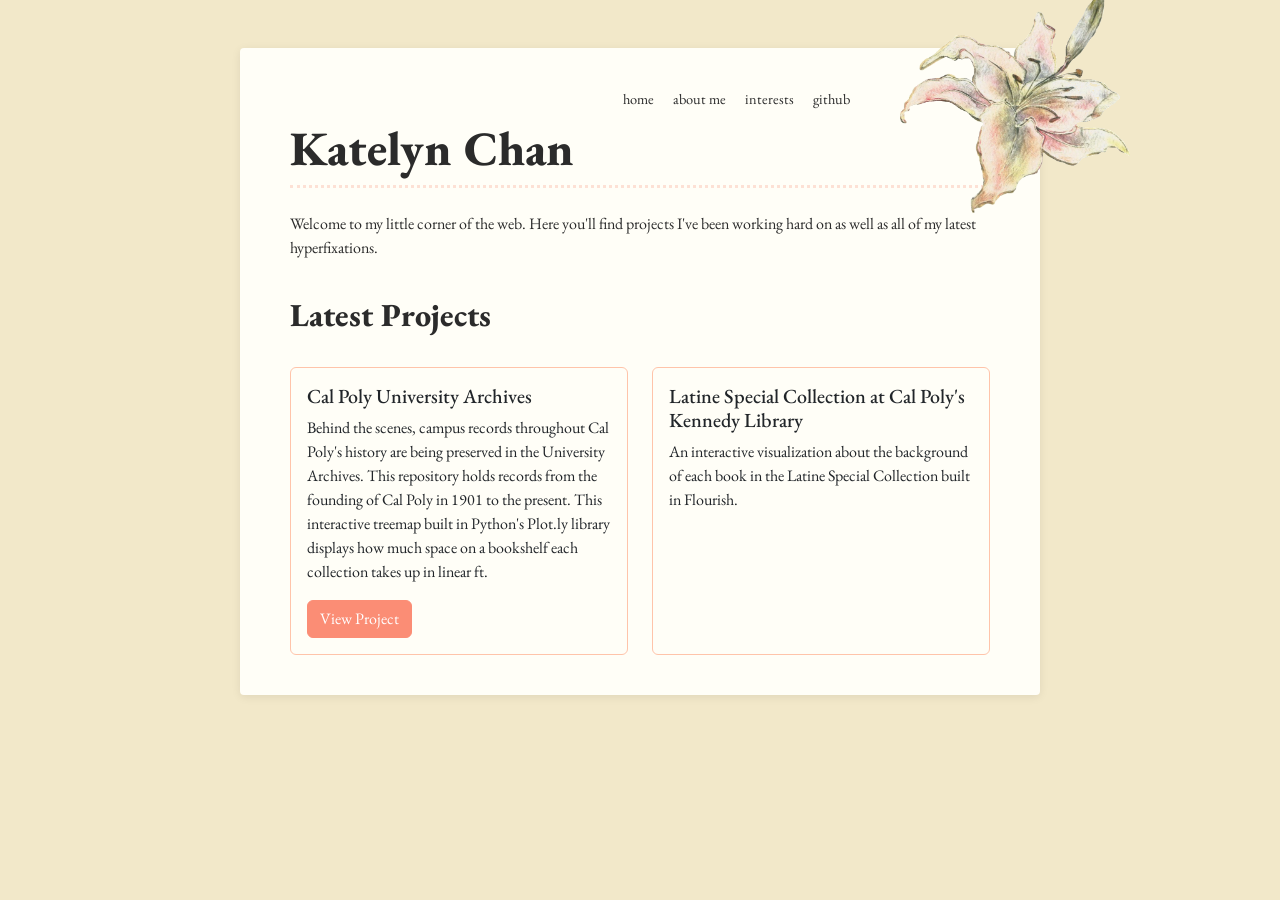
==== index.html @ 87d2dfae "Add files via upload" ====
<!doctype html>
<html lang="en">
<head>
    <meta charset="utf-8">
    <meta name="viewport" content="width=device-width, initial-scale=1">

    <title>Katelyn Chan</title>

    <!-- Bootstrap CSS -->
    <link href="https://cdn.jsdelivr.net/npm/bootstrap@5.3.7/dist/css/bootstrap.min.css" rel="stylesheet">

    <!-- Google Fonts: EB Garamond -->
    <link rel="preconnect" href="https://fonts.googleapis.com">
    <link rel="preconnect" href="https://fonts.gstatic.com" crossorigin>
    <link href="https://fonts.googleapis.com/css2?family=EB+Garamond:ital,wght@0,400..800;1,400..800&display=swap" rel="stylesheet">

    <!-- Your own CSS -->
    <link rel="stylesheet" href="css/style.css">

    <style>
        :root {
            --accent: #FB8D75;
            --accent-dark: #BE5845;
            --accent-light: #FFC4AA;
            --card-bg: #FFFEF7;
        }

        body {
            font-family: 'EB Garamond', serif;
            background-color: #F2E8C9;
            background-image: url("https://www.transparenttextures.com/patterns/beige-paper.png");
            color: #2b2b2b;
        }

        .page-card {
            position: relative;
            overflow: visible;
            max-width: 800px;
            margin: 48px auto;
            background-color: var(--card-bg);
            padding: 40px 50px;
            border-radius: 4px;
            box-shadow: 0 2px 10px rgba(0, 0, 0, 0.08);
        }

        .corner-decoration {
            position: absolute;
            top: -60px;
            right: -90px;
            width: 230px;
            height: auto;
            z-index: 2;
            pointer-events: none;
        }

        .top-nav {
            text-align: right;
            font-size: 0.9rem;
            margin-bottom: 10px;
            margin-right: 140px;
            position: relative;
            z-index: 1;
        }

        .top-nav a {
            color: #2b2b2b;
            text-decoration: none;
            margin-left: 16px;
        }

        .top-nav a:hover {
            color: var(--accent-dark);
            text-decoration: underline;
        }

        h1 {
            font-weight: 800;
            font-size: 3rem;
            margin-bottom: 6px;
        }

        .dotted-divider {
            border: none;
            border-top: 3px dotted var(--accent);
            margin: 8px 0 24px 0;
        }

        h2 {
            font-weight: 800;
            margin-top: 36px;
        }

        .card {
            background-color: var(--card-bg);
            border: 1px solid var(--accent-light);
        }

        .card img,
        .framed-img {
            border: 6px solid var(--accent);
            border-radius: 2px;
        }

        .btn-accent {
            background-color: var(--accent);
            border-color: var(--accent);
            color: #fff;
        }

        .btn-accent:hover {
            background-color: var(--accent-dark);
            border-color: var(--accent-dark);
            color: #fff;
        }
    </style>
</head>
<body>

    <div class="page-card">

        <img src="images/corner-decoration.png" alt="" class="corner-decoration">

        <div class="top-nav">
            <a href="index.html">home</a>
            <a href="about.html">about me</a>
            <a href="#interests">interests</a>
            <a href="https://github.com/" target="_blank" rel="noopener">github</a>
        </div>

        <h1>Katelyn Chan</h1>
        <hr class="dotted-divider">

        <p>Welcome to my little corner of the web. Here you'll find projects I've been working hard on as well as all of my latest hyperfixations.</p>

        <h2 id="projects">Latest Projects</h2>
        <div class="row g-4 mt-1">
            <!-- University Archives Treemap -->
            <div class="col-md-6">
                <div class="card h-100">
                    <div class="card-body">
                        <h5 class="card-title">Cal Poly University Archives</h5>
                        <p class="card-text">Behind the scenes, campus records throughout Cal Poly's history are being preserved in the University Archives. This repository holds records from the founding of Cal Poly in 1901 to the present. This interactive treemap built in Python's Plot.ly library displays how much space on a bookshelf each collection takes up in linear ft.</p>
                        <a href="treemap.html" target="_blank" class="btn btn-accent">View Project</a>
                    </div>
                </div>
            </div>
            <!-- Duplicate this col-md-6 block for each project -->

            <!-- Flourish survey embed -->
            <div class="col-md-6">
                <div class="card h-100">
                    <div class="card-body">
                        <h5 class="card-title">Latine Special Collection at Cal Poly's Kennedy Library</h5>
                        <p class="card-text">An interactive visualization about the background of each book in the Latine Special Collection built in Flourish.</p>
                        <div class="flourish-embed flourish-survey" data-src="visualisation/28033150">
                            <script src="https://public.flourish.studio/resources/embed.js"></script>
                            <noscript><img src="https://public.flourish.studio/visualisation/28033150/thumbnail" width="100%" alt="survey visualization" /></noscript>
                        </div>
                    </div>
                </div>
            </div>
        </div>

    </div>

    <!-- Bootstrap JavaScript -->
    <script src="https://cdn.jsdelivr.net/npm/bootstrap@5.3.7/dist/js/bootstrap.bundle.min.js"></script>
</body>
</html>
---- css/style.css ----
body {
    background-color: #ffddb0;
}
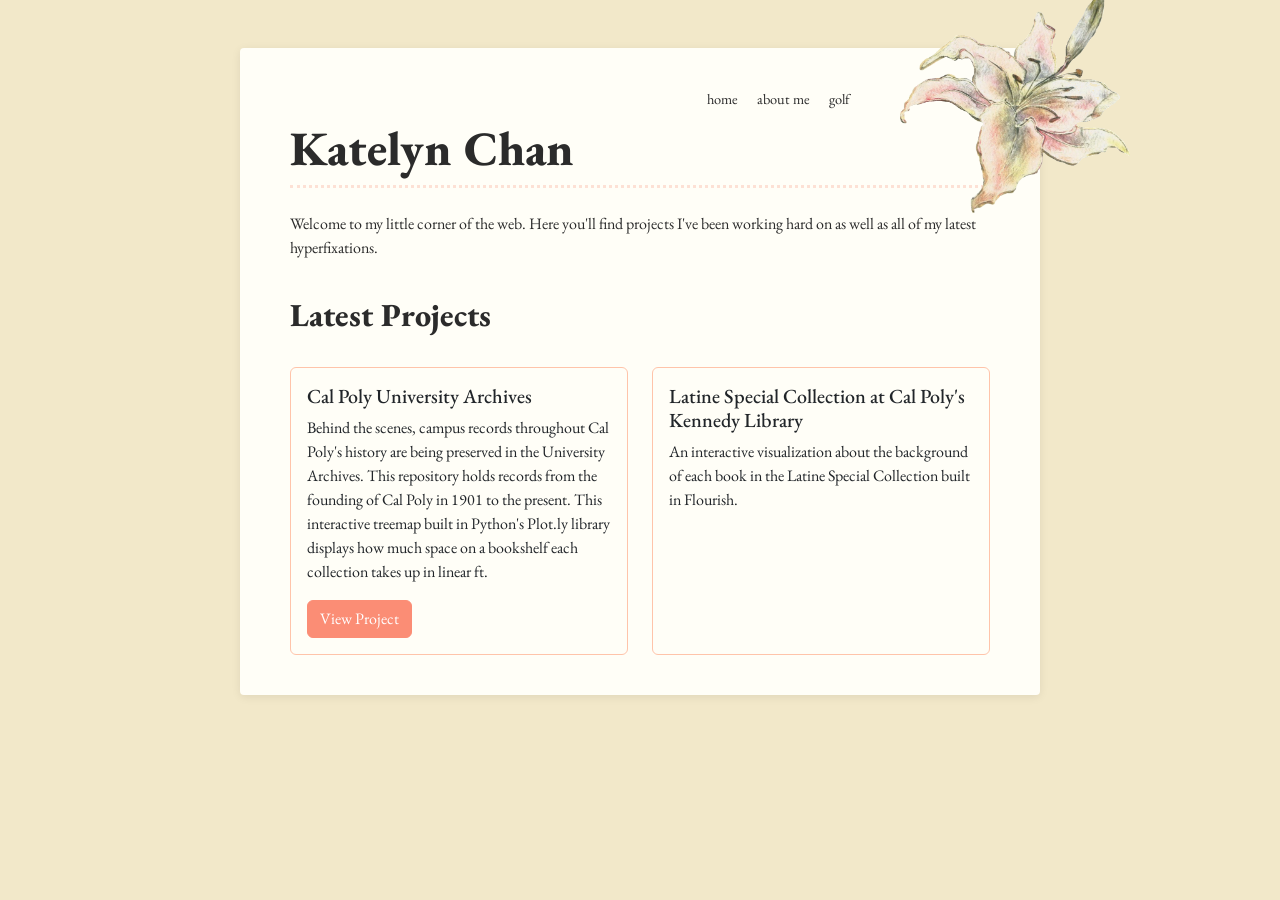
==== commit 4532d9cb: "Initial commit" ====
--- a/index.html
+++ b/index.html
@@ -123,8 +123,8 @@
         <div class="top-nav">
             <a href="index.html">home</a>
             <a href="about.html">about me</a>
-            <a href="#interests">interests</a>
-            <a href="https://github.com/" target="_blank" rel="noopener">github</a>
+            <a href="golf.html">golf</a>
+            <!-- <a href="https://github.com/katelyn102" target="_blank" rel="noopener">github</a> -->
         </div>
 
         <h1>Katelyn Chan</h1>
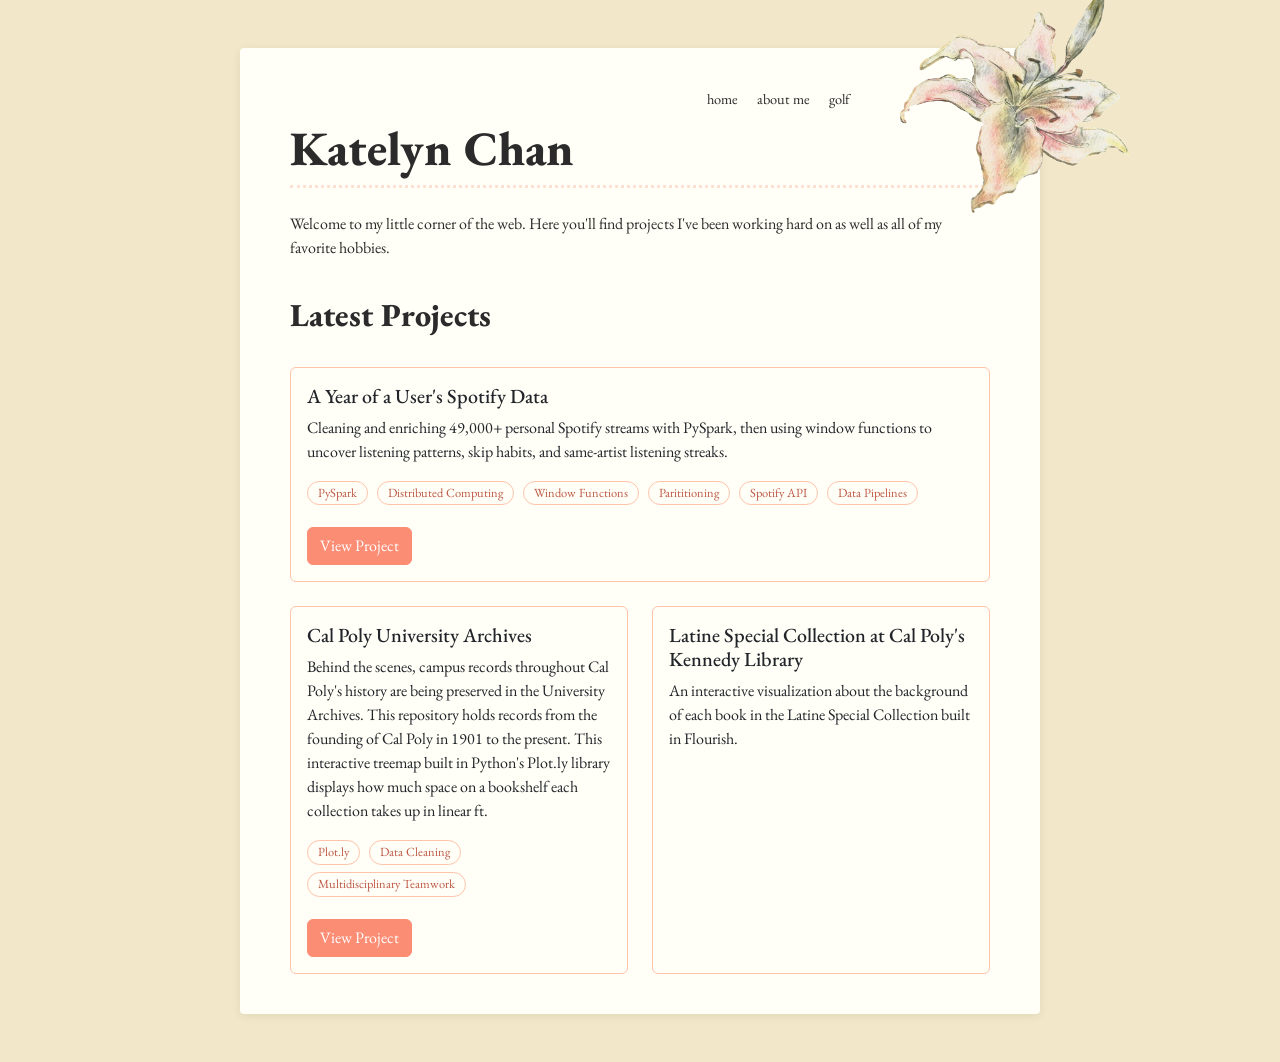
==== commit 6eb00391: "Add Spotify streaming analysis" ====
--- a/index.html
+++ b/index.html
@@ -112,6 +112,16 @@
             border-color: var(--accent-dark);
             color: #fff;
         }
+
+        .tag-pill {
+            display: inline-block;
+            font-size: 0.78rem;
+            color: var(--accent-dark);
+            border: 1px solid var(--accent-light);
+            border-radius: 20px;
+            padding: 2px 10px;
+            margin: 0 6px 6px 0;
+        }
     </style>
 </head>
 <body>
@@ -130,16 +140,41 @@
         <h1>Katelyn Chan</h1>
         <hr class="dotted-divider">
 
-        <p>Welcome to my little corner of the web. Here you'll find projects I've been working hard on as well as all of my latest hyperfixations.</p>
+        <p>Welcome to my little corner of the web. Here you'll find projects I've been working hard on as well as all of my favorite hobbies.</p>
 
         <h2 id="projects">Latest Projects</h2>
         <div class="row g-4 mt-1">
+
+            <!-- Spotify streaming analysis: spans full width (2 columns) -->
+            <div class="col-md-12">
+                <div class="card h-100">
+                    <div class="card-body">
+                        <h5 class="card-title">A Year of a User's Spotify Data</h5>
+                        <p class="card-text">Cleaning and enriching 49,000+ personal Spotify streams with PySpark, then using window functions to uncover listening patterns, skip habits, and same-artist listening streaks.</p>
+                        <div class="mb-3">
+                            <span class="tag-pill">PySpark</span>
+                            <span class="tag-pill">Distributed Computing</span>
+                            <span class="tag-pill">Window Functions</span>
+                            <span class="tag-pill">Parititioning</span>
+                            <span class="tag-pill">Spotify API</span>
+                            <span class="tag-pill">Data Pipelines</span>
+                        </div>
+                        <a href="spotify-analysis.html" class="btn btn-accent">View Project</a>
+                    </div>
+                </div>
+            </div>
+
             <!-- University Archives Treemap -->
             <div class="col-md-6">
                 <div class="card h-100">
                     <div class="card-body">
                         <h5 class="card-title">Cal Poly University Archives</h5>
                         <p class="card-text">Behind the scenes, campus records throughout Cal Poly's history are being preserved in the University Archives. This repository holds records from the founding of Cal Poly in 1901 to the present. This interactive treemap built in Python's Plot.ly library displays how much space on a bookshelf each collection takes up in linear ft.</p>
+                        <div class="mb-3">
+                            <span class="tag-pill">Plot.ly</span>
+                            <span class="tag-pill">Data Cleaning</span>
+                            <span class="tag-pill">Multidisciplinary Teamwork</span>
+                        </div>
                         <a href="treemap.html" target="_blank" class="btn btn-accent">View Project</a>
                     </div>
                 </div>
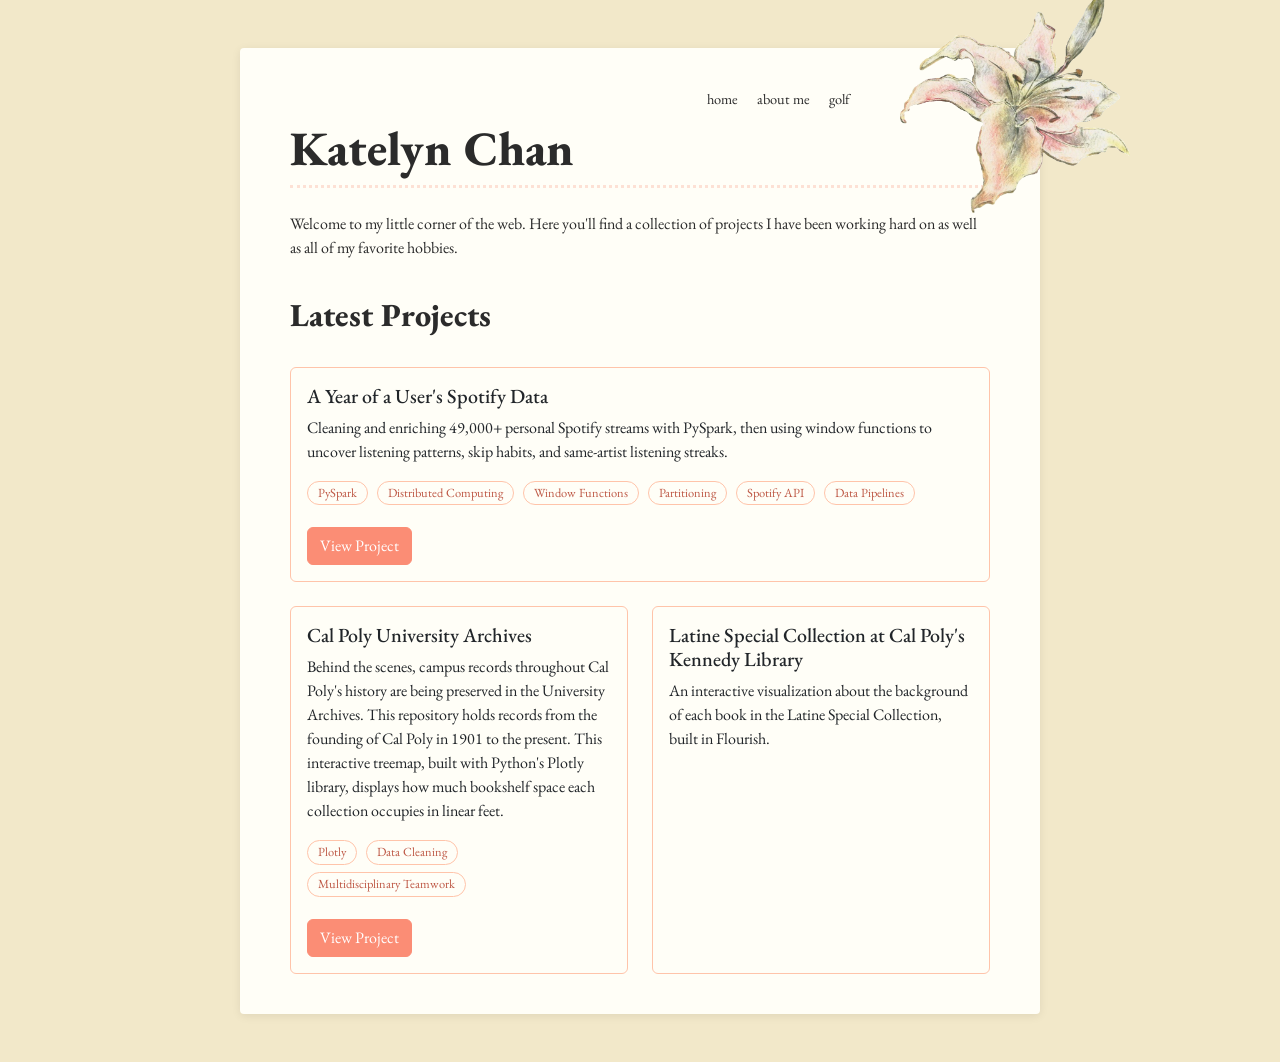
==== commit af727d7c: "mobile edits and golf captions" ====
--- a/index.html
+++ b/index.html
@@ -9,12 +9,11 @@
     <!-- Bootstrap CSS -->
     <link href="https://cdn.jsdelivr.net/npm/bootstrap@5.3.7/dist/css/bootstrap.min.css" rel="stylesheet">
 
-    <!-- Google Fonts: EB Garamond -->
+    <!-- Google Font -->
     <link rel="preconnect" href="https://fonts.googleapis.com">
     <link rel="preconnect" href="https://fonts.gstatic.com" crossorigin>
     <link href="https://fonts.googleapis.com/css2?family=EB+Garamond:ital,wght@0,400..800;1,400..800&display=swap" rel="stylesheet">
 
-    <!-- Your own CSS -->
     <link rel="stylesheet" href="css/style.css">
 
     <style>
@@ -25,8 +24,13 @@
             --card-bg: #FFFEF7;
         }
 
+        html,
         body {
-            font-family: 'EB Garamond', serif;
+            overflow-x: hidden;
+        }
+
+        body {
+            font-family: "EB Garamond", serif;
             background-color: #F2E8C9;
             background-image: url("https://www.transparenttextures.com/patterns/beige-paper.png");
             color: #2b2b2b;
@@ -37,8 +41,8 @@
             overflow: visible;
             max-width: 800px;
             margin: 48px auto;
+            padding: 40px 50px;
             background-color: var(--card-bg);
-            padding: 40px 50px;
             border-radius: 4px;
             box-shadow: 0 2px 10px rgba(0, 0, 0, 0.08);
         }
@@ -47,25 +51,25 @@
             position: absolute;
             top: -60px;
             right: -90px;
+            z-index: 2;
             width: 230px;
             height: auto;
-            z-index: 2;
             pointer-events: none;
         }
 
         .top-nav {
+            position: relative;
+            z-index: 1;
+            margin-right: 140px;
+            margin-bottom: 10px;
             text-align: right;
             font-size: 0.9rem;
-            margin-bottom: 10px;
-            margin-right: 140px;
-            position: relative;
-            z-index: 1;
         }
 
         .top-nav a {
+            margin-left: 16px;
             color: #2b2b2b;
             text-decoration: none;
-            margin-left: 16px;
         }
 
         .top-nav a:hover {
@@ -74,20 +78,20 @@
         }
 
         h1 {
+            margin-bottom: 6px;
+            font-size: 3rem;
             font-weight: 800;
-            font-size: 3rem;
-            margin-bottom: 6px;
+        }
+
+        h2 {
+            margin-top: 36px;
+            font-weight: 800;
         }
 
         .dotted-divider {
+            margin: 8px 0 24px;
             border: none;
             border-top: 3px dotted var(--accent);
-            margin: 8px 0 24px 0;
-        }
-
-        h2 {
-            font-weight: 800;
-            margin-top: 36px;
         }
 
         .card {
@@ -102,103 +106,191 @@
         }
 
         .btn-accent {
+            color: #fff;
             background-color: var(--accent);
             border-color: var(--accent);
+        }
+
+        .btn-accent:hover {
             color: #fff;
-        }
-
-        .btn-accent:hover {
             background-color: var(--accent-dark);
             border-color: var(--accent-dark);
-            color: #fff;
         }
 
         .tag-pill {
             display: inline-block;
+            margin: 0 6px 6px 0;
+            padding: 2px 10px;
+            color: var(--accent-dark);
             font-size: 0.78rem;
-            color: var(--accent-dark);
             border: 1px solid var(--accent-light);
             border-radius: 20px;
-            padding: 2px 10px;
-            margin: 0 6px 6px 0;
+        }
+
+        /* Mobile styles */
+        @media (max-width: 767.98px) {
+            .page-card {
+                margin: 20px 12px;
+                padding: 28px 22px;
+            }
+
+            .corner-decoration {
+                top: -28px;
+                right: -38px;
+                width: 120px;
+                opacity: 0.8;
+            }
+
+            .top-nav {
+                display: flex;
+                flex-wrap: wrap;
+                gap: 8px 16px;
+                margin-right: 0;
+                margin-bottom: 22px;
+                text-align: left;
+            }
+
+            .top-nav a {
+                margin-left: 0;
+                padding: 4px 0;
+                font-size: 1rem;
+            }
+
+            h1 {
+                font-size: 2.35rem;
+                line-height: 1;
+            }
+
+            h2 {
+                margin-top: 28px;
+                font-size: 1.7rem;
+            }
+
+            .card-body {
+                padding: 1.25rem;
+            }
+
+            .tag-pill {
+                padding: 3px 9px;
+                font-size: 0.8rem;
+            }
+
+            .btn-accent {
+                width: 100%;
+                padding: 0.6rem 1rem;
+            }
         }
     </style>
 </head>
+
 <body>
-
-    <div class="page-card">
-
-        <img src="images/corner-decoration.png" alt="" class="corner-decoration">
-
-        <div class="top-nav">
+    <main class="page-card">
+        <img
+            src="images/corner-decoration.png"
+            alt=""
+            class="corner-decoration"
+        >
+
+        <nav class="top-nav" aria-label="Main navigation">
             <a href="index.html">home</a>
             <a href="about.html">about me</a>
             <a href="golf.html">golf</a>
-            <!-- <a href="https://github.com/katelyn102" target="_blank" rel="noopener">github</a> -->
-        </div>
+        </nav>
 
         <h1>Katelyn Chan</h1>
         <hr class="dotted-divider">
 
-        <p>Welcome to my little corner of the web. Here you'll find projects I've been working hard on as well as all of my favorite hobbies.</p>
+        <p>
+            Welcome to my little corner of the web. Here you'll find a collection
+            of projects I have been working hard on as well as all of my favorite hobbies.
+        </p>
 
         <h2 id="projects">Latest Projects</h2>
+
         <div class="row g-4 mt-1">
-
-            <!-- Spotify streaming analysis: spans full width (2 columns) -->
-            <div class="col-md-12">
-                <div class="card h-100">
+            <div class="col-12">
+                <article class="card h-100">
                     <div class="card-body">
                         <h5 class="card-title">A Year of a User's Spotify Data</h5>
-                        <p class="card-text">Cleaning and enriching 49,000+ personal Spotify streams with PySpark, then using window functions to uncover listening patterns, skip habits, and same-artist listening streaks.</p>
+
+                        <p class="card-text">
+                            Cleaning and enriching 49,000+ personal Spotify streams with
+                            PySpark, then using window functions to uncover listening
+                            patterns, skip habits, and same-artist listening streaks.
+                        </p>
+
                         <div class="mb-3">
                             <span class="tag-pill">PySpark</span>
                             <span class="tag-pill">Distributed Computing</span>
                             <span class="tag-pill">Window Functions</span>
-                            <span class="tag-pill">Parititioning</span>
+                            <span class="tag-pill">Partitioning</span>
                             <span class="tag-pill">Spotify API</span>
                             <span class="tag-pill">Data Pipelines</span>
                         </div>
-                        <a href="spotify-analysis.html" class="btn btn-accent">View Project</a>
+
+                        <a href="spotify-analysis.html" class="btn btn-accent">
+                            View Project
+                        </a>
                     </div>
-                </div>
+                </article>
             </div>
 
-            <!-- University Archives Treemap -->
-            <div class="col-md-6">
-                <div class="card h-100">
+            <div class="col-12 col-md-6">
+                <article class="card h-100">
                     <div class="card-body">
                         <h5 class="card-title">Cal Poly University Archives</h5>
-                        <p class="card-text">Behind the scenes, campus records throughout Cal Poly's history are being preserved in the University Archives. This repository holds records from the founding of Cal Poly in 1901 to the present. This interactive treemap built in Python's Plot.ly library displays how much space on a bookshelf each collection takes up in linear ft.</p>
+
+                        <p class="card-text">
+                            Behind the scenes, campus records throughout Cal Poly's history
+                            are being preserved in the University Archives. This repository
+                            holds records from the founding of Cal Poly in 1901 to the present.
+                            This interactive treemap, built with Python's Plotly library,
+                            displays how much bookshelf space each collection occupies in
+                            linear feet.
+                        </p>
+
                         <div class="mb-3">
-                            <span class="tag-pill">Plot.ly</span>
+                            <span class="tag-pill">Plotly</span>
                             <span class="tag-pill">Data Cleaning</span>
                             <span class="tag-pill">Multidisciplinary Teamwork</span>
                         </div>
-                        <a href="treemap.html" target="_blank" class="btn btn-accent">View Project</a>
+
+                        <a href="treemap.html" class="btn btn-accent">
+                            View Project
+                        </a>
                     </div>
-                </div>
+                </article>
             </div>
-            <!-- Duplicate this col-md-6 block for each project -->
-
-            <!-- Flourish survey embed -->
-            <div class="col-md-6">
-                <div class="card h-100">
+
+            <div class="col-12 col-md-6">
+                <article class="card h-100">
                     <div class="card-body">
-                        <h5 class="card-title">Latine Special Collection at Cal Poly's Kennedy Library</h5>
-                        <p class="card-text">An interactive visualization about the background of each book in the Latine Special Collection built in Flourish.</p>
-                        <div class="flourish-embed flourish-survey" data-src="visualisation/28033150">
-                            <script src="https://public.flourish.studio/resources/embed.js"></script>
-                            <noscript><img src="https://public.flourish.studio/visualisation/28033150/thumbnail" width="100%" alt="survey visualization" /></noscript>
+                        <h5 class="card-title">
+                            Latine Special Collection at Cal Poly's Kennedy Library
+                        </h5>
+
+                        <p class="card-text">
+                            An interactive visualization about the background of each book
+                            in the Latine Special Collection, built in Flourish.
+                        </p>
+
+                        <div class="flourish-embed flourish-survey"
+                             data-src="visualisation/28033150">
+                            <noscript>
+                                <img
+                                    src="https://public.flourish.studio/visualisation/28033150/thumbnail"
+                                    width="100%"
+                                    alt="Interactive survey visualization"
+                                >
+                            </noscript>
                         </div>
                     </div>
-                </div>
+                </article>
             </div>
         </div>
-
-    </div>
-
-    <!-- Bootstrap JavaScript -->
+    </main>
+
+    <script src="https://public.flourish.studio/resources/embed.js"></script>
     <script src="https://cdn.jsdelivr.net/npm/bootstrap@5.3.7/dist/js/bootstrap.bundle.min.js"></script>
 </body>
 </html>
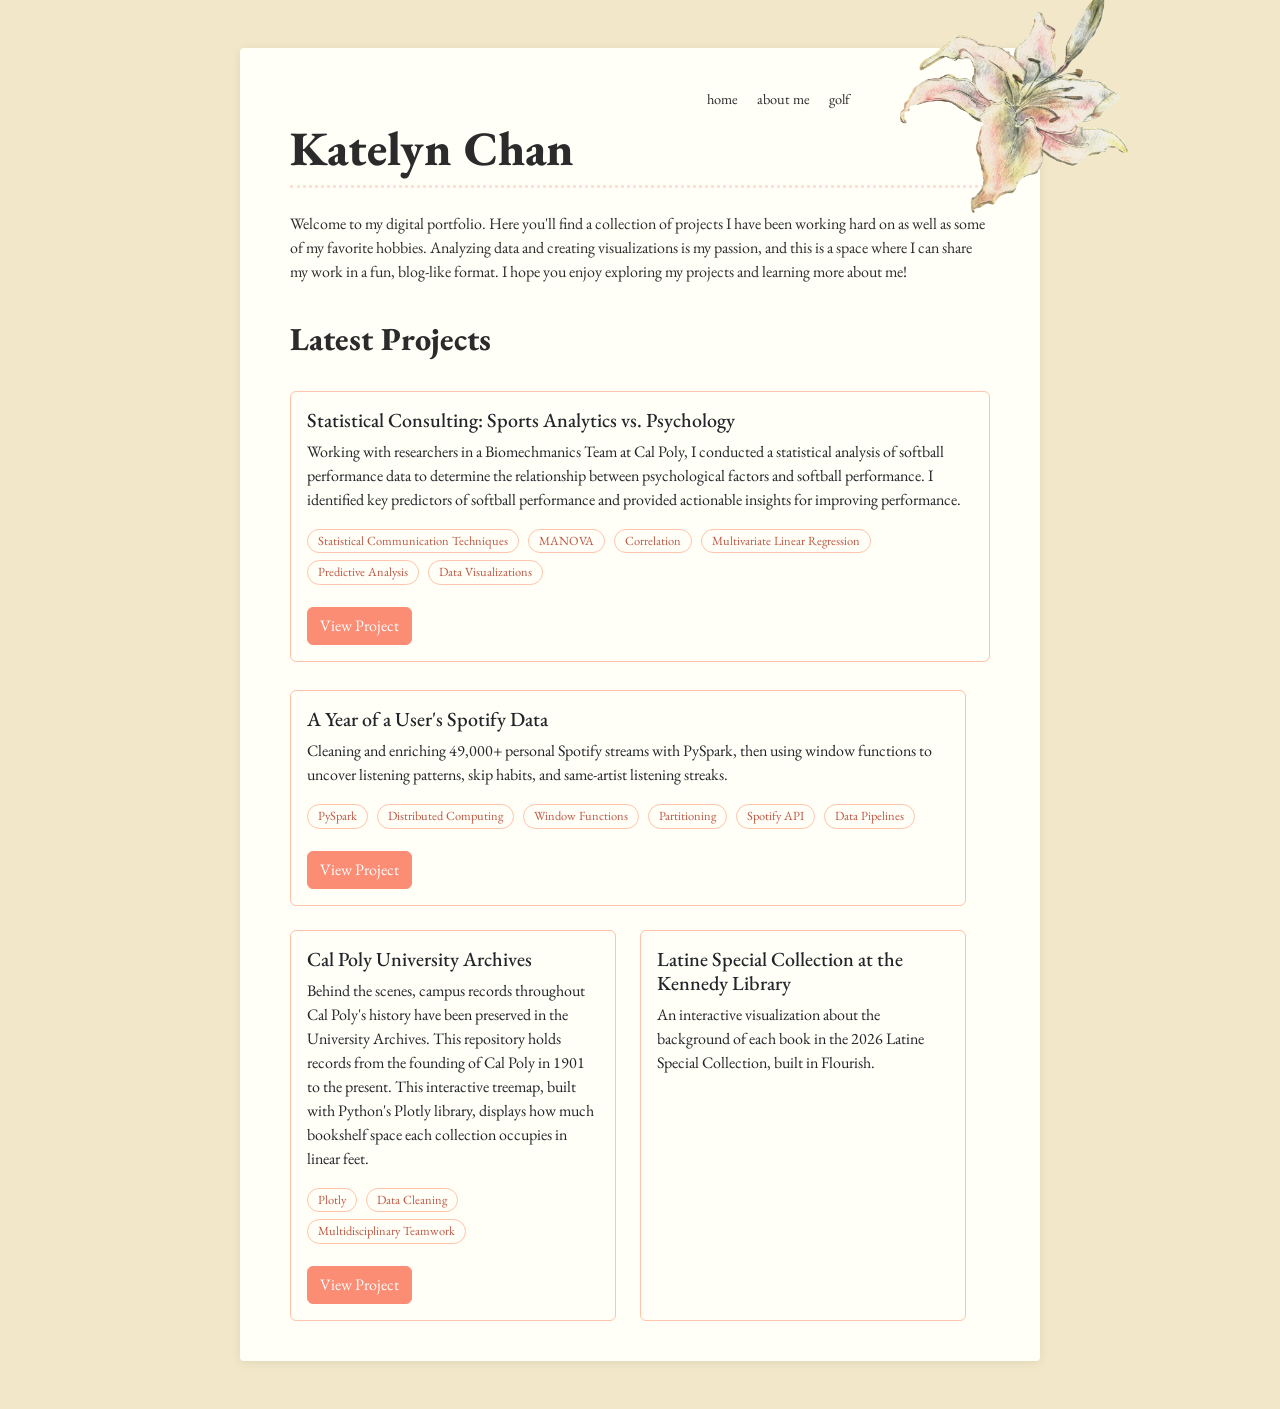
==== commit 53a68c9e: "added consulting" ====
--- a/index.html
+++ b/index.html
@@ -201,11 +201,42 @@
         <hr class="dotted-divider">
 
         <p>
-            Welcome to my little corner of the web. Here you'll find a collection
-            of projects I have been working hard on as well as all of my favorite hobbies.
+            Welcome to my digital portfolio. Here you'll find a collection
+            of projects I have been working hard on as well as some of my favorite hobbies.
+            Analyzing data and creating visualizations is my passion, and this is a space where 
+            I can share my work in a fun, blog-like format. I hope you enjoy exploring my projects and learning more about me!
         </p>
 
         <h2 id="projects">Latest Projects</h2>
+
+         <div class="row g-4 mt-1">
+            <div class="col-12">
+                <article class="card h-100">
+                    <div class="card-body">
+                        <h5 class="card-title">Statistical Consulting: Sports Analytics vs. Psychology</h5>
+
+                        <p class="card-text">
+                            Working with researchers in a Biomechmanics Team at Cal Poly, I conducted a statistical analysis 
+                            of softball performance data to determine the relationship between psychological factors 
+                            and softball performance. I identified key predictors of softball performance and provided actionable insights for improving performance.
+                        </p>
+
+                        <div class="mb-3">
+                            <span class="tag-pill">Statistical Communication Techniques</span>
+                            <span class="tag-pill">MANOVA</span>
+                            <span class="tag-pill">Correlation</span>
+                            <span class="tag-pill">Multivariate Linear Regression</span>
+                            <span class="tag-pill">Predictive Analysis</span>
+                            <span class="tag-pill">Data Visualizations</span>
+                        </div>
+
+                        <a href="consulting-sports.html" class="btn btn-accent">
+                            View Project
+                        </a>
+                    </div>
+                </article>
+            </div>
+
 
         <div class="row g-4 mt-1">
             <div class="col-12">
@@ -242,7 +273,7 @@
 
                         <p class="card-text">
                             Behind the scenes, campus records throughout Cal Poly's history
-                            are being preserved in the University Archives. This repository
+                            have been preserved in the University Archives. This repository
                             holds records from the founding of Cal Poly in 1901 to the present.
                             This interactive treemap, built with Python's Plotly library,
                             displays how much bookshelf space each collection occupies in
@@ -266,13 +297,12 @@
                 <article class="card h-100">
                     <div class="card-body">
                         <h5 class="card-title">
-                            Latine Special Collection at Cal Poly's Kennedy Library
+                            Latine Special Collection at the Kennedy Library
                         </h5>
 
                         <p class="card-text">
                             An interactive visualization about the background of each book
-                            in the Latine Special Collection, built in Flourish.
-                        </p>
+                            in the 2026 Latine Special Collection, built in Flourish.
 
                         <div class="flourish-embed flourish-survey"
                              data-src="visualisation/28033150">
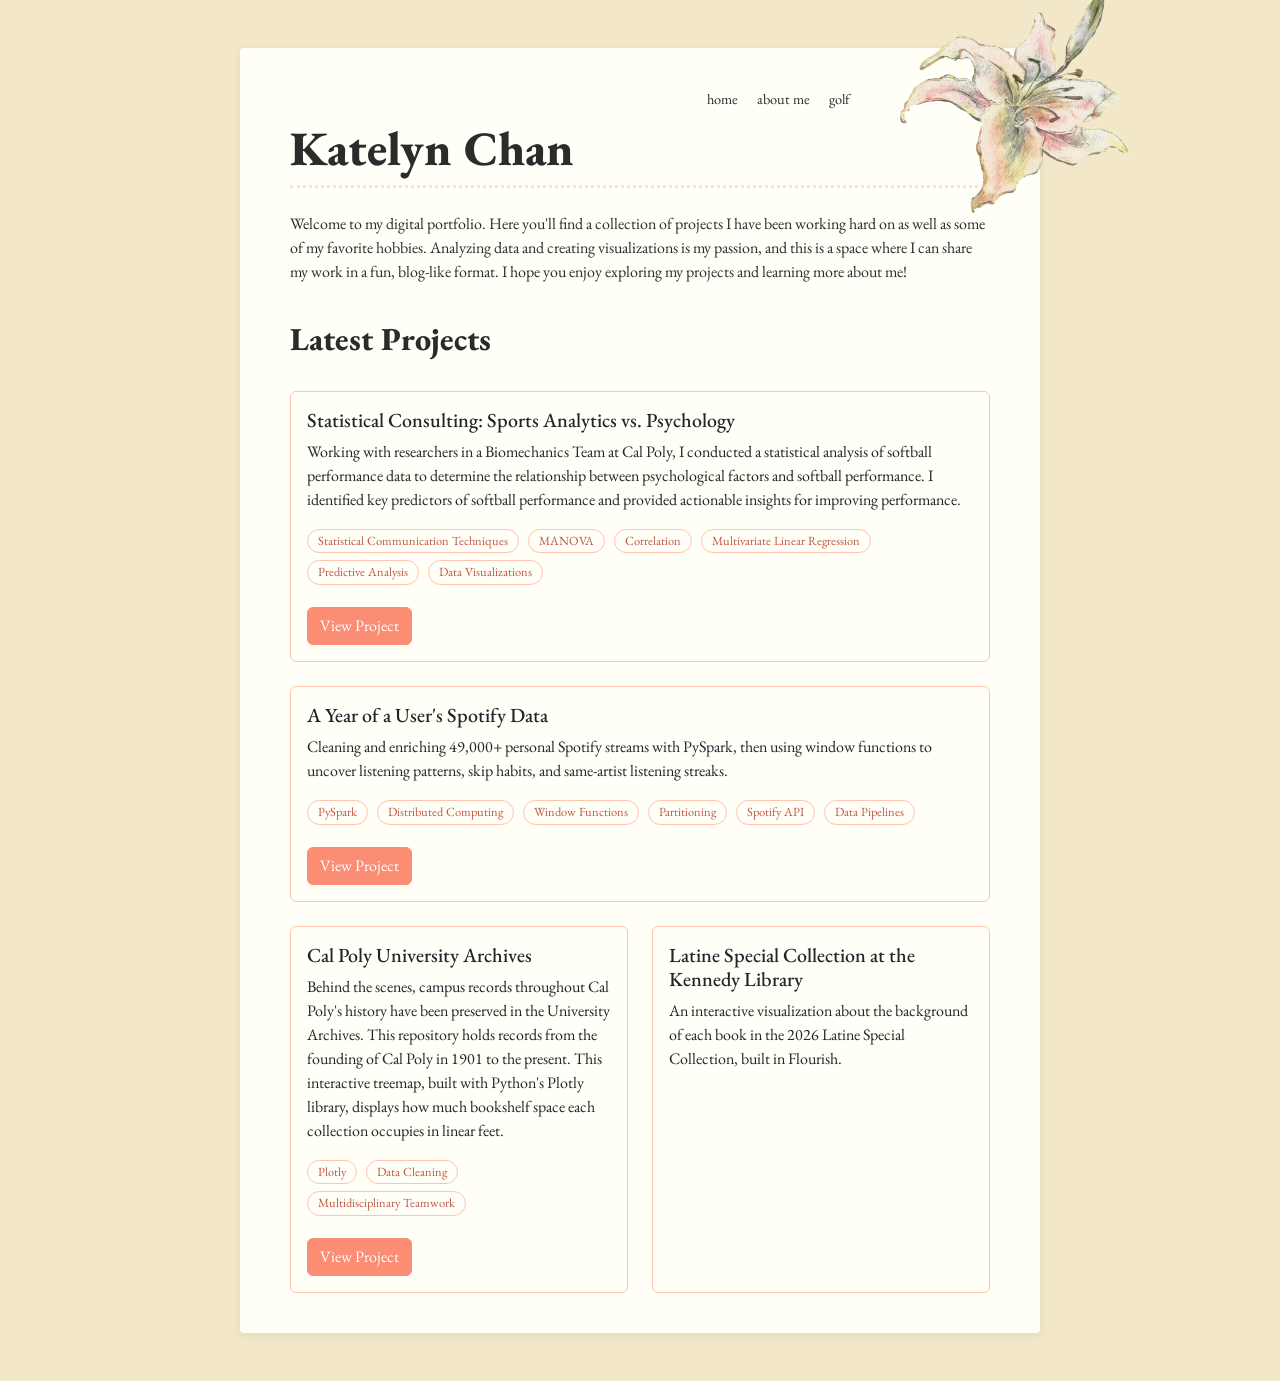
==== commit a7fb062e: "index pg fixed" ====
--- a/index.html
+++ b/index.html
@@ -206,119 +206,114 @@
             Analyzing data and creating visualizations is my passion, and this is a space where 
             I can share my work in a fun, blog-like format. I hope you enjoy exploring my projects and learning more about me!
         </p>
-
-        <h2 id="projects">Latest Projects</h2>
-
-         <div class="row g-4 mt-1">
-            <div class="col-12">
-                <article class="card h-100">
-                    <div class="card-body">
-                        <h5 class="card-title">Statistical Consulting: Sports Analytics vs. Psychology</h5>
-
-                        <p class="card-text">
-                            Working with researchers in a Biomechmanics Team at Cal Poly, I conducted a statistical analysis 
-                            of softball performance data to determine the relationship between psychological factors 
-                            and softball performance. I identified key predictors of softball performance and provided actionable insights for improving performance.
-                        </p>
-
-                        <div class="mb-3">
-                            <span class="tag-pill">Statistical Communication Techniques</span>
-                            <span class="tag-pill">MANOVA</span>
-                            <span class="tag-pill">Correlation</span>
-                            <span class="tag-pill">Multivariate Linear Regression</span>
-                            <span class="tag-pill">Predictive Analysis</span>
-                            <span class="tag-pill">Data Visualizations</span>
-                        </div>
-
-                        <a href="consulting-sports.html" class="btn btn-accent">
-                            View Project
-                        </a>
-                    </div>
-                </article>
+<h2 id="projects">Latest Projects</h2>
+
+<div class="row g-4 mt-1">
+
+    <!-- Statistical Consulting -->
+    <div class="col-12">
+        <article class="card h-100">
+            <div class="card-body">
+                <h5 class="card-title">Statistical Consulting: Sports Analytics vs. Psychology</h5>
+
+                <p class="card-text">
+                    Working with researchers in a Biomechanics Team at Cal Poly, I conducted a statistical analysis
+                    of softball performance data to determine the relationship between psychological factors
+                    and softball performance. I identified key predictors of softball performance and provided actionable insights for improving performance.
+                </p>
+
+                <div class="mb-3">
+                    <span class="tag-pill">Statistical Communication Techniques</span>
+                    <span class="tag-pill">MANOVA</span>
+                    <span class="tag-pill">Correlation</span>
+                    <span class="tag-pill">Multivariate Linear Regression</span>
+                    <span class="tag-pill">Predictive Analysis</span>
+                    <span class="tag-pill">Data Visualizations</span>
+                </div>
+
+                <a href="consulting-sports.html" class="btn btn-accent">View Project</a>
             </div>
-
-
-        <div class="row g-4 mt-1">
-            <div class="col-12">
-                <article class="card h-100">
-                    <div class="card-body">
-                        <h5 class="card-title">A Year of a User's Spotify Data</h5>
-
-                        <p class="card-text">
-                            Cleaning and enriching 49,000+ personal Spotify streams with
-                            PySpark, then using window functions to uncover listening
-                            patterns, skip habits, and same-artist listening streaks.
-                        </p>
-
-                        <div class="mb-3">
-                            <span class="tag-pill">PySpark</span>
-                            <span class="tag-pill">Distributed Computing</span>
-                            <span class="tag-pill">Window Functions</span>
-                            <span class="tag-pill">Partitioning</span>
-                            <span class="tag-pill">Spotify API</span>
-                            <span class="tag-pill">Data Pipelines</span>
-                        </div>
-
-                        <a href="spotify-analysis.html" class="btn btn-accent">
-                            View Project
-                        </a>
-                    </div>
-                </article>
+        </article>
+    </div>
+
+    <!-- Spotify -->
+    <div class="col-12">
+        <article class="card h-100">
+            <div class="card-body">
+                <h5 class="card-title">A Year of a User's Spotify Data</h5>
+
+                <p class="card-text">
+                    Cleaning and enriching 49,000+ personal Spotify streams with
+                    PySpark, then using window functions to uncover listening
+                    patterns, skip habits, and same-artist listening streaks.
+                </p>
+
+                <div class="mb-3">
+                    <span class="tag-pill">PySpark</span>
+                    <span class="tag-pill">Distributed Computing</span>
+                    <span class="tag-pill">Window Functions</span>
+                    <span class="tag-pill">Partitioning</span>
+                    <span class="tag-pill">Spotify API</span>
+                    <span class="tag-pill">Data Pipelines</span>
+                </div>
+
+                <a href="spotify-analysis.html" class="btn btn-accent">View Project</a>
             </div>
-
-            <div class="col-12 col-md-6">
-                <article class="card h-100">
-                    <div class="card-body">
-                        <h5 class="card-title">Cal Poly University Archives</h5>
-
-                        <p class="card-text">
-                            Behind the scenes, campus records throughout Cal Poly's history
-                            have been preserved in the University Archives. This repository
-                            holds records from the founding of Cal Poly in 1901 to the present.
-                            This interactive treemap, built with Python's Plotly library,
-                            displays how much bookshelf space each collection occupies in
-                            linear feet.
-                        </p>
-
-                        <div class="mb-3">
-                            <span class="tag-pill">Plotly</span>
-                            <span class="tag-pill">Data Cleaning</span>
-                            <span class="tag-pill">Multidisciplinary Teamwork</span>
-                        </div>
-
-                        <a href="treemap.html" class="btn btn-accent">
-                            View Project
-                        </a>
-                    </div>
-                </article>
+        </article>
+    </div>
+
+    <!-- Cal Poly University Archives -->
+    <div class="col-12 col-md-6">
+        <article class="card h-100">
+            <div class="card-body">
+                <h5 class="card-title">Cal Poly University Archives</h5>
+
+                <p class="card-text">
+                    Behind the scenes, campus records throughout Cal Poly's history
+                    have been preserved in the University Archives. This repository
+                    holds records from the founding of Cal Poly in 1901 to the present.
+                    This interactive treemap, built with Python's Plotly library,
+                    displays how much bookshelf space each collection occupies in
+                    linear feet.
+                </p>
+
+                <div class="mb-3">
+                    <span class="tag-pill">Plotly</span>
+                    <span class="tag-pill">Data Cleaning</span>
+                    <span class="tag-pill">Multidisciplinary Teamwork</span>
+                </div>
+
+                <a href="treemap.html" class="btn btn-accent">View Project</a>
             </div>
-
-            <div class="col-12 col-md-6">
-                <article class="card h-100">
-                    <div class="card-body">
-                        <h5 class="card-title">
-                            Latine Special Collection at the Kennedy Library
-                        </h5>
-
-                        <p class="card-text">
-                            An interactive visualization about the background of each book
-                            in the 2026 Latine Special Collection, built in Flourish.
-
-                        <div class="flourish-embed flourish-survey"
-                             data-src="visualisation/28033150">
-                            <noscript>
-                                <img
-                                    src="https://public.flourish.studio/visualisation/28033150/thumbnail"
-                                    width="100%"
-                                    alt="Interactive survey visualization"
-                                >
-                            </noscript>
-                        </div>
-                    </div>
-                </article>
+        </article>
+    </div>
+
+    <!-- Latine Special Collection -->
+    <div class="col-12 col-md-6">
+        <article class="card h-100">
+            <div class="card-body">
+                <h5 class="card-title">Latine Special Collection at the Kennedy Library</h5>
+
+                <p class="card-text">
+                    An interactive visualization about the background of each book
+                    in the 2026 Latine Special Collection, built in Flourish.
+                </p>
+
+                <div class="flourish-embed flourish-survey" data-src="visualisation/28033150">
+                    <noscript>
+                        <img
+                            src="https://public.flourish.studio/visualisation/28033150/thumbnail"
+                            width="100%"
+                            alt="Interactive survey visualization"
+                        >
+                    </noscript>
+                </div>
             </div>
-        </div>
-    </main>
+        </article>
+    </div>
+
+</div>
+</main>
 
     <script src="https://public.flourish.studio/resources/embed.js"></script>
     <script src="https://cdn.jsdelivr.net/npm/bootstrap@5.3.7/dist/js/bootstrap.bundle.min.js"></script>
